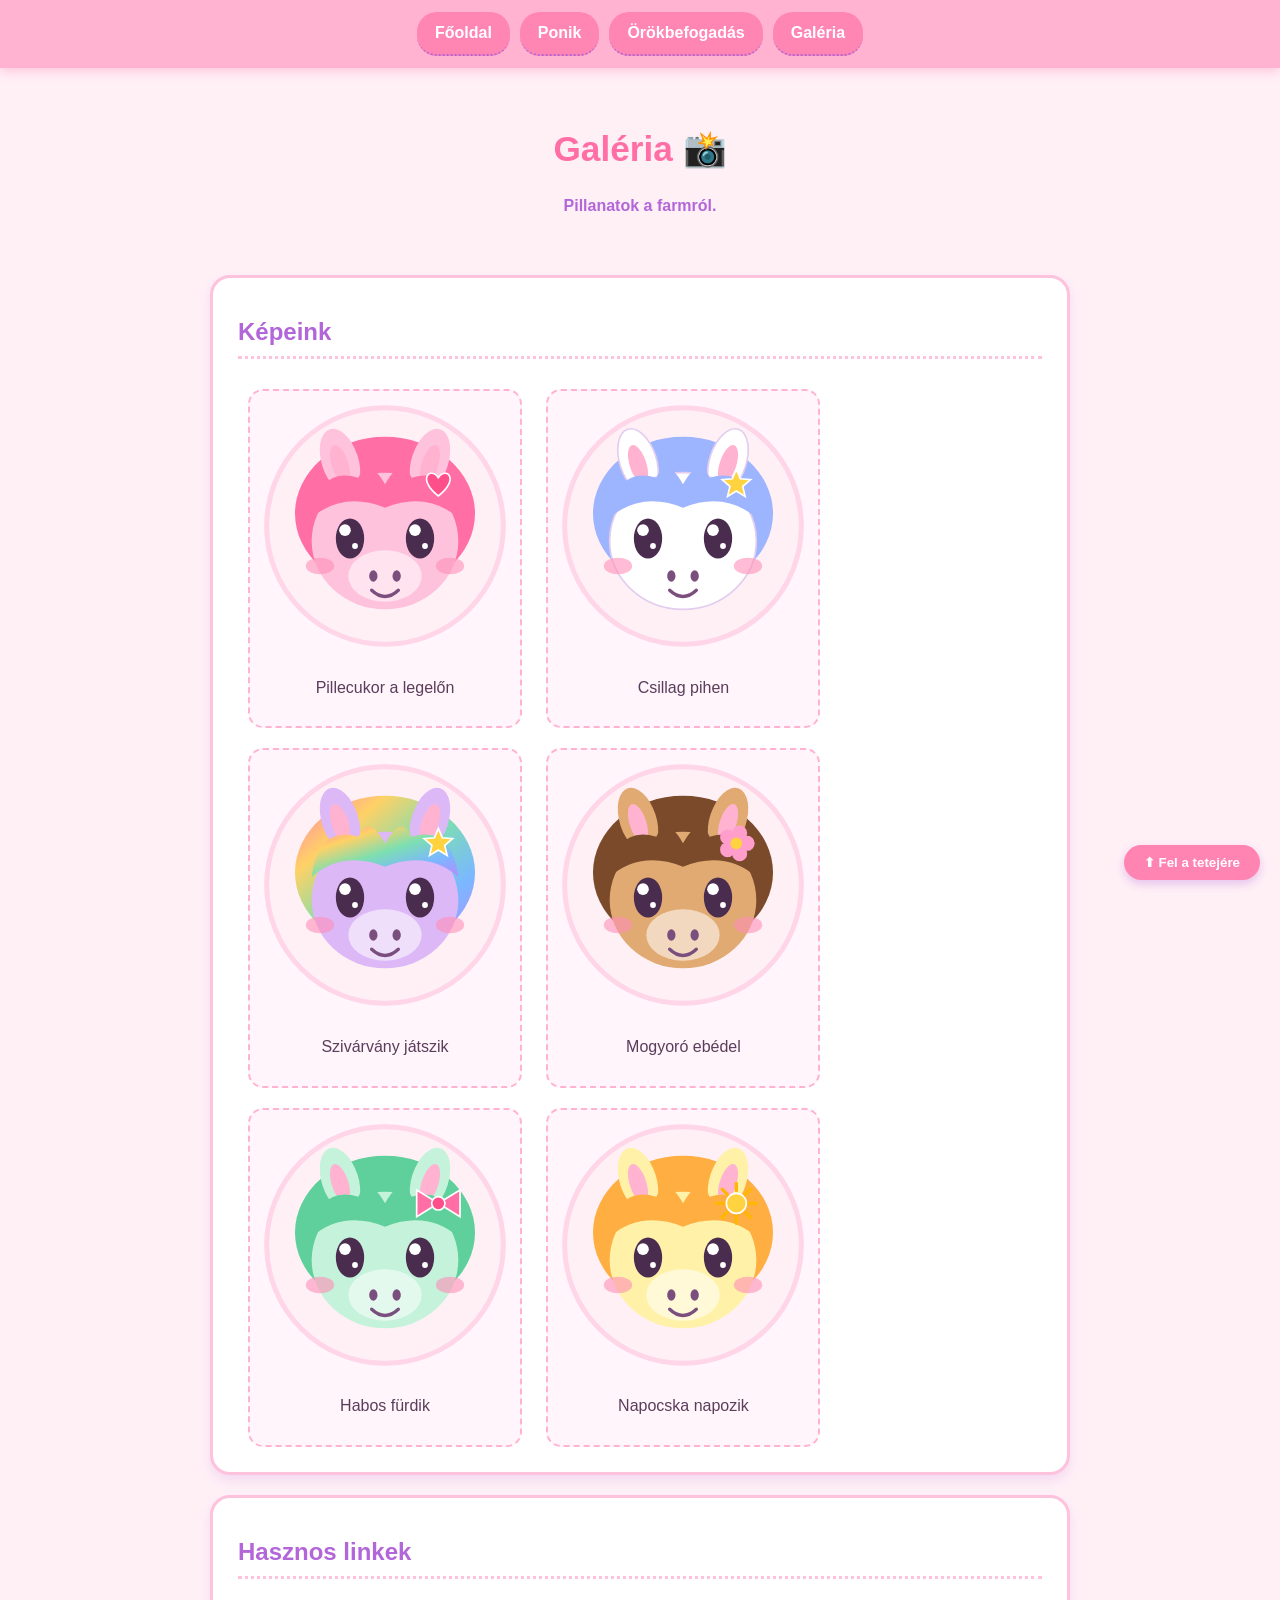
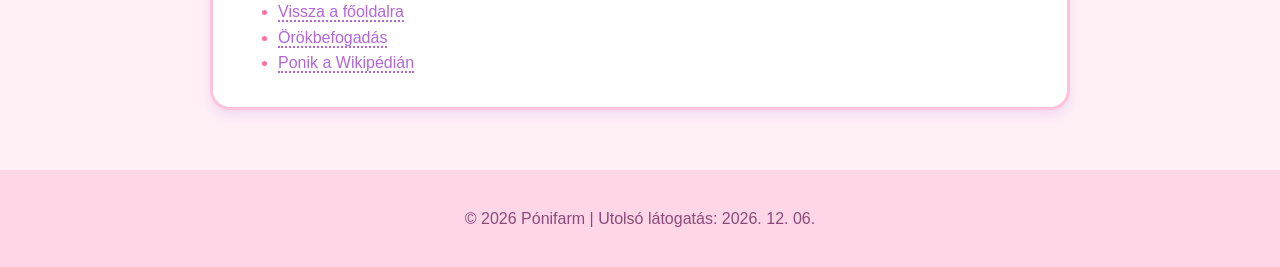
==== gallery.html @ c1e54084 "all current stuff" ====
<!DOCTYPE html>
<html lang="hu">
<head>
  <meta charset="UTF-8">
  <meta name="viewport" content="width=device-width, initial-scale=1.0">
  <title>Galéria – Pónifarm 🦄</title>
  <link rel="stylesheet" href="css/style.css">
</head>
<body>

  <nav id="menu">
    <a href="index.html">Főoldal</a>
    <a href="ponies.html">Ponik</a>
    <a href="adoption.html">Örökbefogadás</a>
    <a href="gallery.html">Galéria</a>
  </nav>

  <header>
    <h1>Galéria 📸</h1>
    <p style="color: #b266d9; font-weight: bold;">Pillanatok a farmról.</p>
  </header>

  <main>
    <div class="box" id="photos">
      <h2>Képeink</h2>
      <div class="photo">
        <img src="img/pony1.svg" alt="Pillecukor a legelőn" width="250">
        <p>Pillecukor a legelőn</p>
      </div>
      <div class="photo">
        <img src="img/pony2.svg" alt="Csillag pihen" width="250">
        <p>Csillag pihen</p>
      </div>
      <div class="photo">
        <img src="img/pony3.svg" alt="Szivárvány játszik" width="250">
        <p>Szivárvány játszik</p>
      </div>
      <div class="photo">
        <img src="img/pony4.svg" alt="Mogyoró eszik" width="250">
        <p>Mogyoró ebédel</p>
      </div>
      <div class="photo">
        <img src="img/pony5.svg" alt="Habos fürdik" width="250">
        <p>Habos fürdik</p>
      </div>
      <div class="photo">
        <img src="img/pony6.svg" alt="Napocska napozik" width="250">
        <p>Napocska napozik</p>
      </div>
    </div>

    <div class="box">
      <h2>Hasznos linkek</h2>
      <ul>
        <li><a href="index.html">Vissza a főoldalra</a></li>
        <li><a href="adoption.html">Örökbefogadás</a></li>
        <li><a href="https://hu.wikipedia.org/wiki/P%C3%B3ni" target="_blank">Ponik a Wikipédián</a></li>
      </ul>
    </div>
  </main>

  <footer>
    <p>&copy; 2026 Pónifarm</p>
  </footer>

  <script src="https://code.jquery.com/jquery-3.7.1.min.js"></script>
  <script src="js/effects.js"></script>

</body>
</html>
---- css/style.css ----
/* ===== Alap beállítások ===== */
* {
  box-sizing: border-box;
}

body {
  margin: 0;
  font-family: "Comic Sans MS", "Segoe UI", Arial, sans-serif;
  background-color: #fff0f6; /* pasztell rózsaszín háttér */
  color: #5a3d5c;
  line-height: 1.6;
}

/* ===== Címsorok, fejléc, lábléc ===== */
header {
  text-align: center;
  padding: 30px 15px 10px;
}

h1 {
  color: #ff6fa5;
  font-size: 2.2em;
  margin-bottom: 5px;
}

h2 {
  color: #b266d9;
  border-bottom: 3px dotted #ffc2dd;
  padding-bottom: 5px;
}

footer {
  text-align: center;
  padding: 20px;
  margin-top: 30px;
  background-color: #ffd6e8;
  color: #8a4a78;
}

main {
  max-width: 900px;
  margin: 0 auto;
  padding: 10px 20px;
}

/* ===== Menü (azonosító alapján) ===== */
#menu {
  display: flex;
  justify-content: center;
  gap: 10px;
  flex-wrap: wrap;
  background-color: #ffb3d1;
  padding: 12px;
  box-shadow: 0 4px 10px rgba(255, 111, 165, 0.3);
}

#menu a {
  color: #ffffff;
  background-color: #ff85b3;
  padding: 8px 18px;
  border-radius: 20px;
  text-decoration: none;
  font-weight: bold;
  transition: background-color 0.3s, transform 0.3s;
}

#menu a:hover {
  background-color: #b266d9;
  transform: translateY(-3px) scale(1.05);
}

/* ===== Dobozok (osztály alapján) ===== */
.box {
  background-color: #ffffff;
  border: 3px solid #ffc2dd;
  border-radius: 20px;
  padding: 15px 25px;
  margin: 20px 0;
  box-shadow: 0 6px 12px rgba(178, 102, 217, 0.15);
}

.highlight {
  background-color: #ffe27a;
  padding: 2px 8px;
  border-radius: 10px;
  font-weight: bold;
}

#introduction img,
.box img {
  border-radius: 15px;
  max-width: 100%;
  height: auto;
}

/* ===== Linkek ===== */
a {
  color: #b266d9;
  text-decoration: none;
  border-bottom: 2px dotted #b266d9;
}

a:hover {
  color: #ff6fa5;
  border-bottom-color: #ff6fa5;
}

a:visited {
  color: #8a4a78;
}

/* ===== Listák ===== */
ul li::marker {
  color: #ff6fa5;
}

ol li::marker {
  color: #b266d9;
  font-weight: bold;
}

/* ===== Táblázat (azonosító alapján) ===== */
#pony-table {
  width: 100%;
  border-collapse: collapse;
  border-radius: 15px;
  overflow: hidden;
}

#pony-table th {
  background-color: #ff85b3;
  color: #ffffff;
  padding: 12px;
  text-align: left;
}

#pony-table td {
  padding: 10px;
  border-bottom: 1px solid #ffd6e8;
  vertical-align: middle;
}

#pony-table tbody tr:nth-child(even) {
  background-color: #fff5fa;
}

#pony-table tbody tr:hover {
  background-color: #ffe0ef;
}

/* ===== Galéria ===== */
#photos .photo {
  display: inline-block;
  text-align: center;
  margin: 10px;
  padding: 10px;
  background-color: #fff5fa;
  border: 2px dashed #ffb3d1;
  border-radius: 15px;
  transition: transform 0.3s;
}

#photos .photo:hover {
  transform: rotate(-3deg) scale(1.05);
}

/* ===== "Fel a tetejére" gomb (a JS hozza létre) ===== */
#back-to-top {
  position: fixed;
  bottom: 20px;
  right: 20px;
  z-index: 100;
  box-shadow: 0 4px 10px rgba(178, 102, 217, 0.4);
  font-family: inherit;
  font-weight: bold;
  color: #ffffff;
  background-color: #ff6fa5;
  border: none;
  border-radius: 25px;
  padding: 10px 20px;
  cursor: pointer;
}

/* ===== Ponik oldal: szűrő és kijelölt sor ===== */
.filter {
  background-color: #fff5fa;
  border: 2px dashed #ffb3d1;
  border-radius: 15px;
  padding: 12px 18px;
  margin-bottom: 15px;
}

.filter label {
  font-weight: bold;
  margin-right: 6px;
}

.filter input[type="text"],
.filter select {
  padding: 8px 12px;
  margin-right: 15px;
  border: 3px solid #ffc2dd;
  border-radius: 15px;
  font-family: inherit;
  font-size: 1em;
  color: #5a3d5c;
  background-color: #fffafc;
}

.filter input[type="text"]:focus,
.filter select:focus {
  outline: none;
  border-color: #b266d9;
}

#pony-count {
  margin: 8px 0 0;
  color: #b266d9;
  font-weight: bold;
}

#no-result {
  display: none;
  text-align: center;
  font-weight: bold;
  color: #e0245e;
}

#pony-table tbody tr {
  cursor: pointer;
}

#pony-table tbody tr.selected {
  background-color: #ffd6e8;
  outline: 3px solid #ff85b3;
}

/* ===== Mobilos nézet ===== */
@media (max-width: 600px) {
  h1 {
    font-size: 1.6em;
  }

  #menu {
    flex-direction: column;
    align-items: stretch;
    text-align: center;
  }

  main {
    padding: 5px 10px;
  }

  .box {
    padding: 10px 14px;
  }

  #pony-table {
    font-size: 0.85em;
  }

  #pony-table th,
  #pony-table td {
    padding: 6px;
  }

  #pony-table td img {
    width: 50px;
  }

  #photos .photo img {
    width: 100% !important;
  }

  .filter input[type="text"],
  .filter select {
    width: 100%;
    margin: 4px 0 10px;
  }
}
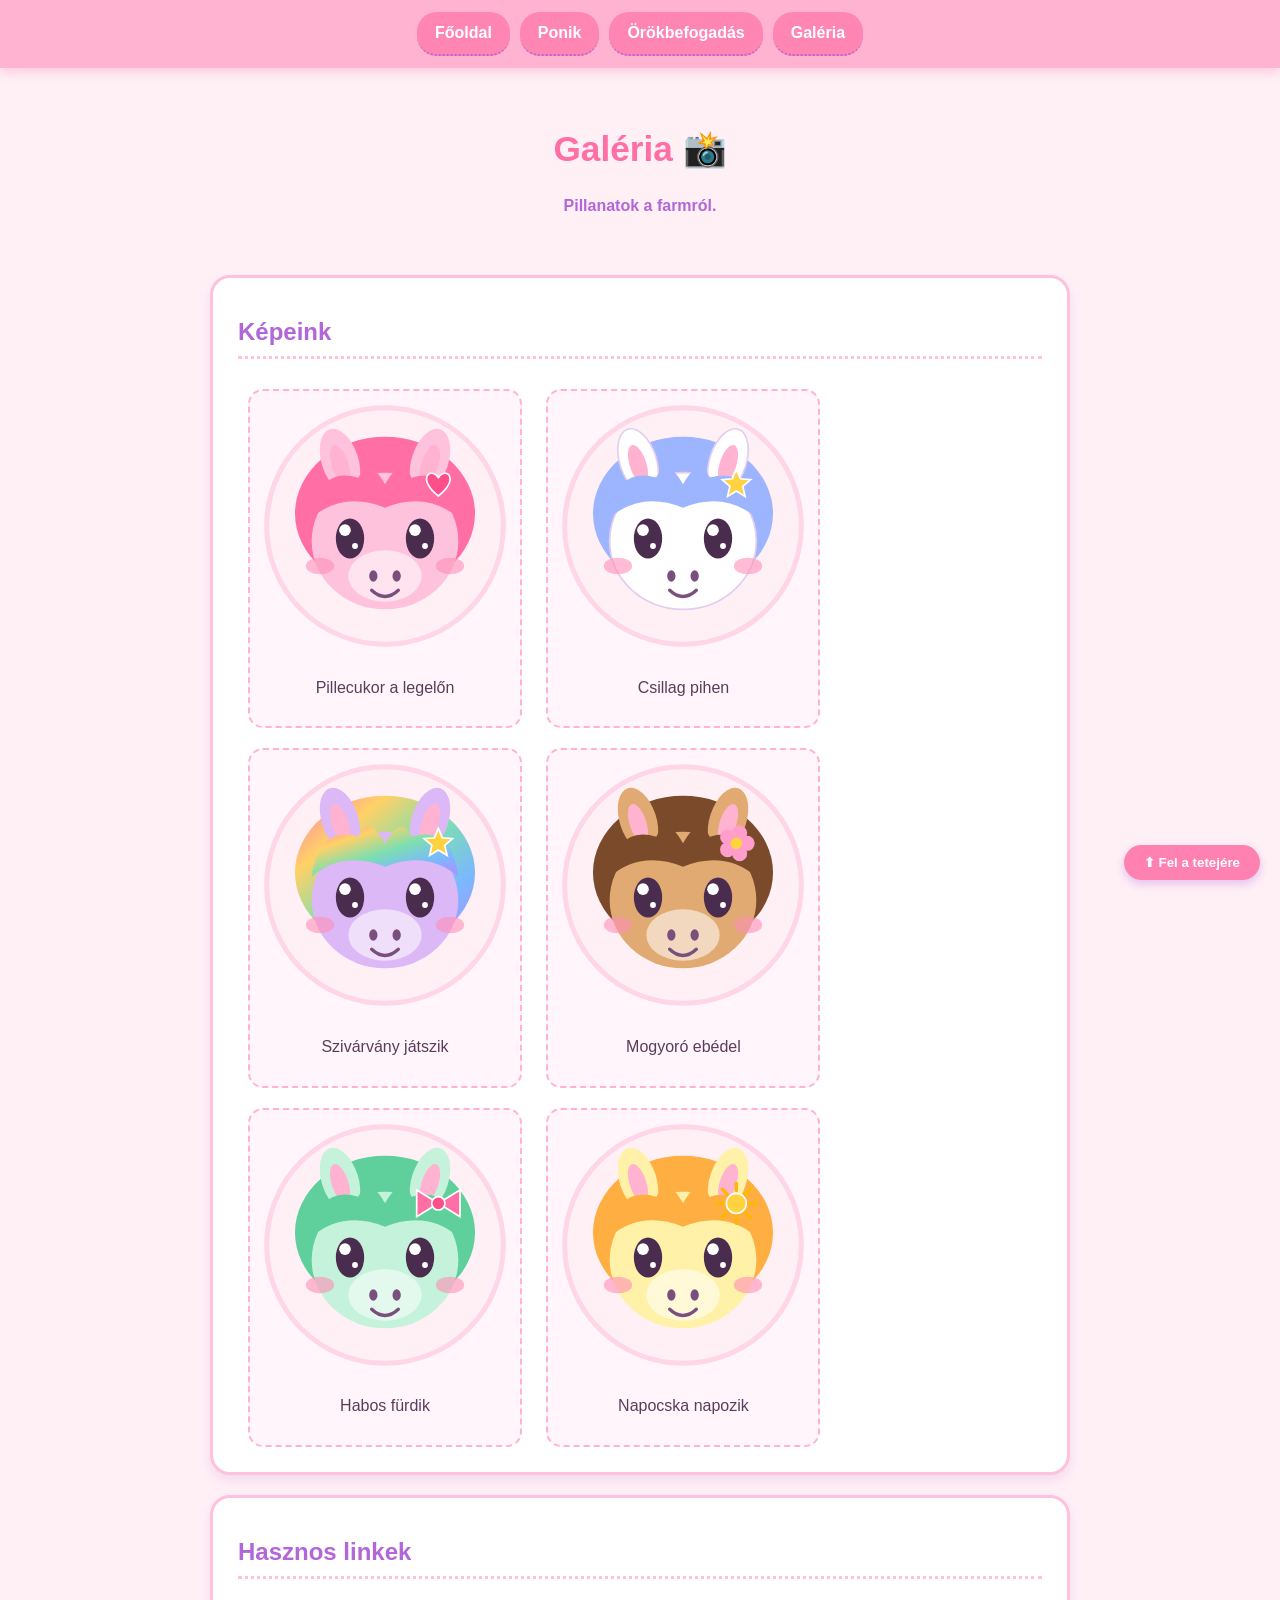
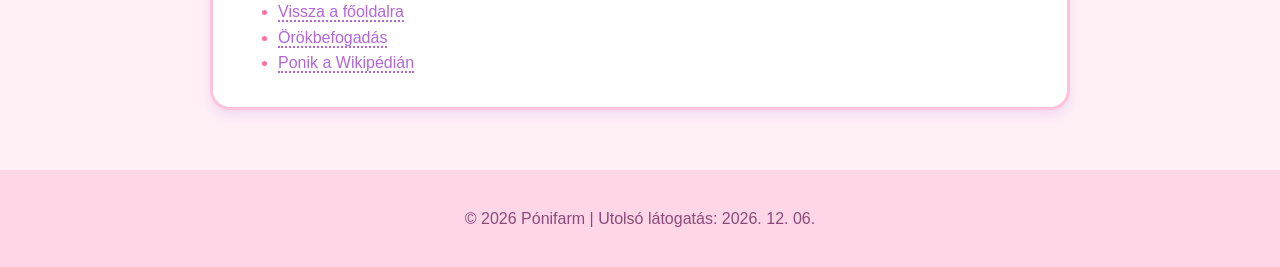
==== commit edeb2a15: "Update...fixed name issue and radio button/checkbox issue." ====
--- a/gallery.html
+++ b/gallery.html
@@ -1,70 +1,70 @@
-<!DOCTYPE html>
-<html lang="hu">
-<head>
-  <meta charset="UTF-8">
-  <meta name="viewport" content="width=device-width, initial-scale=1.0">
-  <title>Galéria – Pónifarm 🦄</title>
-  <link rel="stylesheet" href="css/style.css">
-</head>
-<body>
-
-  <nav id="menu">
-    <a href="index.html">Főoldal</a>
-    <a href="ponies.html">Ponik</a>
-    <a href="adoption.html">Örökbefogadás</a>
-    <a href="gallery.html">Galéria</a>
-  </nav>
-
-  <header>
-    <h1>Galéria 📸</h1>
-    <p style="color: #b266d9; font-weight: bold;">Pillanatok a farmról.</p>
-  </header>
-
-  <main>
-    <div class="box" id="photos">
-      <h2>Képeink</h2>
-      <div class="photo">
-        <img src="img/pony1.svg" alt="Pillecukor a legelőn" width="250">
-        <p>Pillecukor a legelőn</p>
-      </div>
-      <div class="photo">
-        <img src="img/pony2.svg" alt="Csillag pihen" width="250">
-        <p>Csillag pihen</p>
-      </div>
-      <div class="photo">
-        <img src="img/pony3.svg" alt="Szivárvány játszik" width="250">
-        <p>Szivárvány játszik</p>
-      </div>
-      <div class="photo">
-        <img src="img/pony4.svg" alt="Mogyoró eszik" width="250">
-        <p>Mogyoró ebédel</p>
-      </div>
-      <div class="photo">
-        <img src="img/pony5.svg" alt="Habos fürdik" width="250">
-        <p>Habos fürdik</p>
-      </div>
-      <div class="photo">
-        <img src="img/pony6.svg" alt="Napocska napozik" width="250">
-        <p>Napocska napozik</p>
-      </div>
-    </div>
-
-    <div class="box">
-      <h2>Hasznos linkek</h2>
-      <ul>
-        <li><a href="index.html">Vissza a főoldalra</a></li>
-        <li><a href="adoption.html">Örökbefogadás</a></li>
-        <li><a href="https://hu.wikipedia.org/wiki/P%C3%B3ni" target="_blank">Ponik a Wikipédián</a></li>
-      </ul>
-    </div>
-  </main>
-
-  <footer>
-    <p>&copy; 2026 Pónifarm</p>
-  </footer>
-
-  <script src="https://code.jquery.com/jquery-3.7.1.min.js"></script>
-  <script src="js/effects.js"></script>
-
-</body>
-</html>+<!DOCTYPE html>
+<html lang="hu">
+<head>
+  <meta charset="UTF-8">
+  <meta name="viewport" content="width=device-width, initial-scale=1.0">
+  <title>Galéria – Pónifarm 🦄</title>
+  <link rel="stylesheet" href="css/style.css">
+</head>
+<body>
+
+  <nav id="menu">
+    <a href="index.html">Főoldal</a>
+    <a href="ponies.html">Ponik</a>
+    <a href="adoption.html">Örökbefogadás</a>
+    <a href="gallery.html">Galéria</a>
+  </nav>
+
+  <header>
+    <h1>Galéria 📸</h1>
+    <p style="color: #b266d9; font-weight: bold;">Pillanatok a farmról.</p>
+  </header>
+
+  <main>
+    <div class="box" id="photos">
+      <h2>Képeink</h2>
+      <div class="photo">
+        <img src="img/pony1.svg" alt="Pillecukor a legelőn" width="250">
+        <p>Pillecukor a legelőn</p>
+      </div>
+      <div class="photo">
+        <img src="img/pony2.svg" alt="Csillag pihen" width="250">
+        <p>Csillag pihen</p>
+      </div>
+      <div class="photo">
+        <img src="img/pony3.svg" alt="Szivárvány játszik" width="250">
+        <p>Szivárvány játszik</p>
+      </div>
+      <div class="photo">
+        <img src="img/pony4.svg" alt="Mogyoró eszik" width="250">
+        <p>Mogyoró ebédel</p>
+      </div>
+      <div class="photo">
+        <img src="img/pony5.svg" alt="Habos fürdik" width="250">
+        <p>Habos fürdik</p>
+      </div>
+      <div class="photo">
+        <img src="img/pony6.svg" alt="Napocska napozik" width="250">
+        <p>Napocska napozik</p>
+      </div>
+    </div>
+
+    <div class="box">
+      <h2>Hasznos linkek</h2>
+      <ul>
+        <li><a href="index.html">Vissza a főoldalra</a></li>
+        <li><a href="adoption.html">Örökbefogadás</a></li>
+        <li><a href="https://hu.wikipedia.org/wiki/P%C3%B3ni" target="_blank">Ponik a Wikipédián</a></li>
+      </ul>
+    </div>
+  </main>
+
+  <footer>
+    <p>&copy; 2026 Pónifarm</p>
+  </footer>
+
+  <script src="https://code.jquery.com/jquery-3.7.1.min.js"></script>
+  <script src="js/effects.js"></script>
+
+</body>
+</html>
